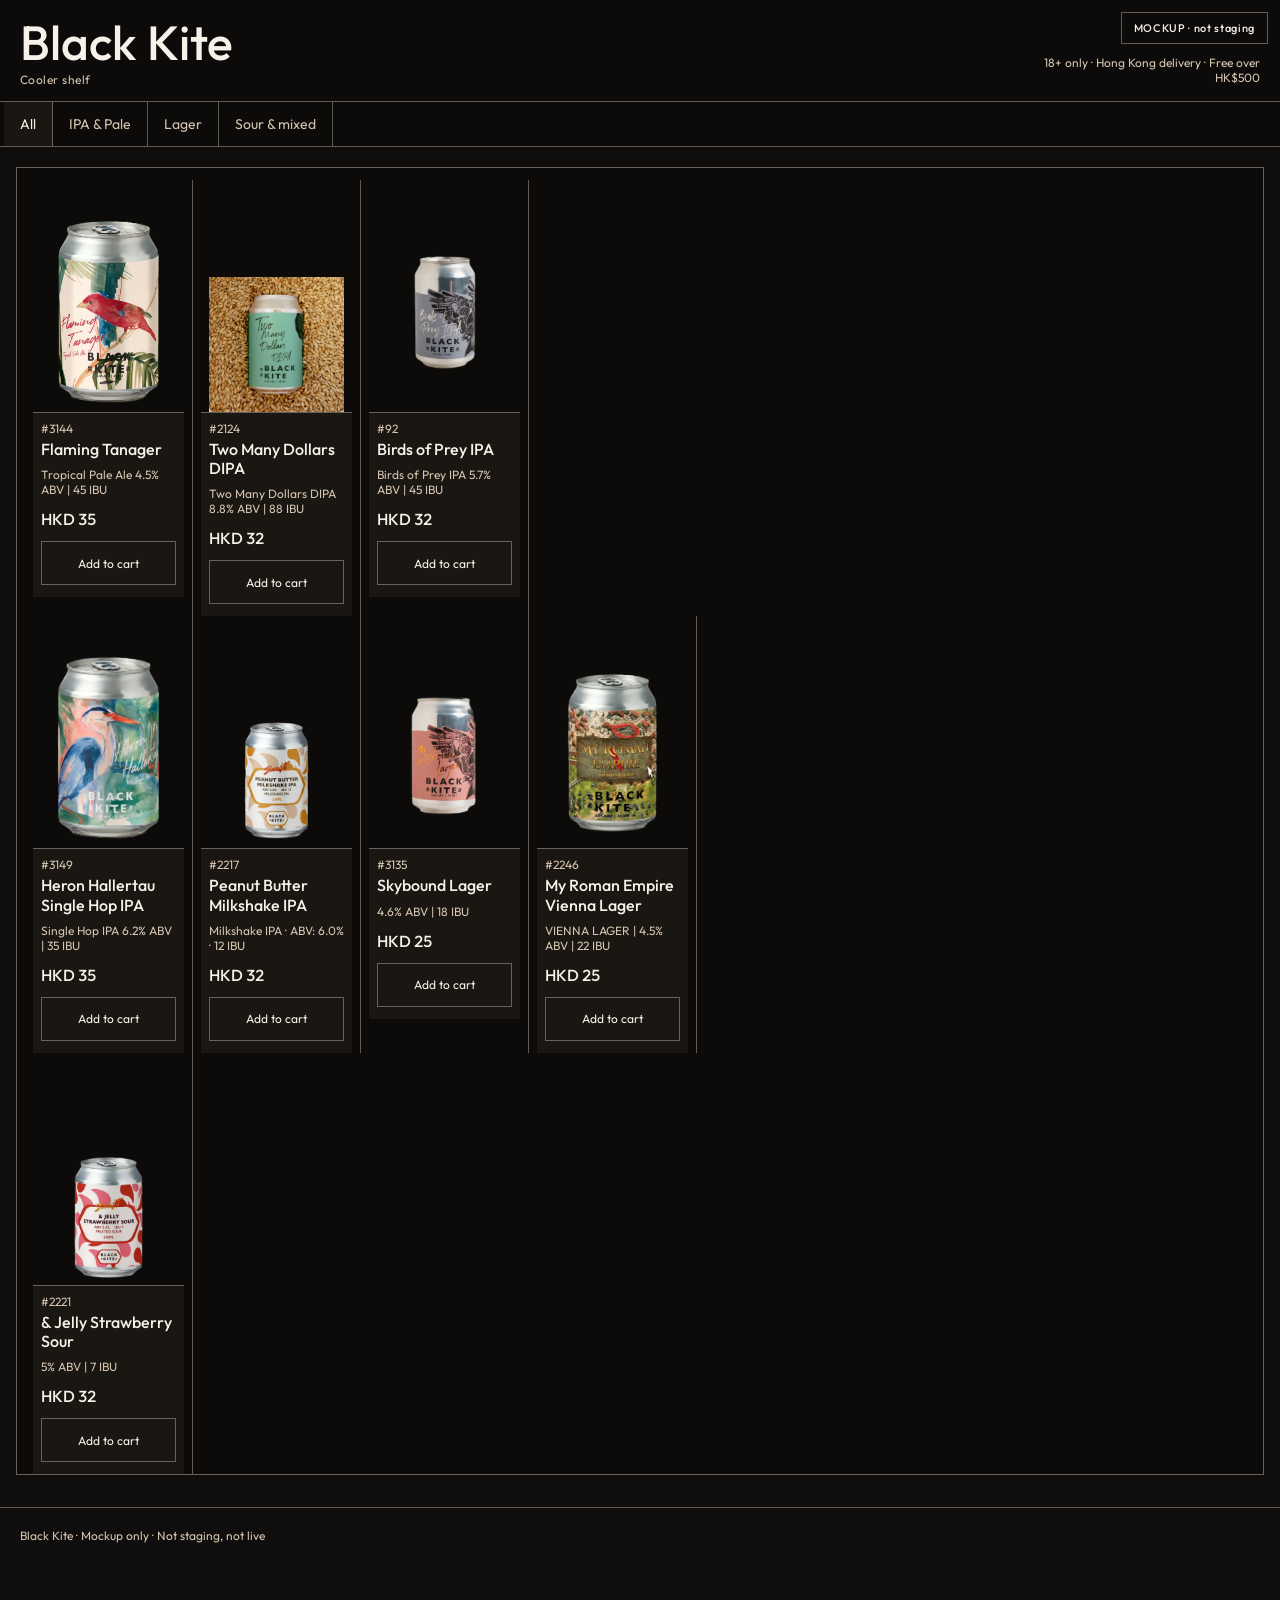
==== shop-clickthrough-2026-11-12/index.html @ f5248b52 "Add soft shop click-through mock under shop-clickthrough-2026-11-12 (not publishable). Co-authored-b" ====
<!DOCTYPE html>
<html lang="en">
<head>
  <meta charset="utf-8">
  <meta name="viewport" content="width=device-width, initial-scale=1">
  <title>Black Kite — Cooler shelf (mockup)</title>
  <link rel="preconnect" href="https://fonts.googleapis.com">
  <link rel="preconnect" href="https://fonts.gstatic.com" crossorigin>
  <link href="https://fonts.googleapis.com/css2?family=Newsreader:opsz,wght@6..72,400;6..72,500;6..72,600&family=Noto+Sans+TC:wght@400;500;600&family=Noto+Serif+TC:wght@500;600&family=Outfit:wght@400;500;600&display=swap" rel="stylesheet">
  <style>
    :root {
      --ground: #100e0c;
      --cream: #f7f1ea;
      --mute: #d4c4b0;
      --panel: #1a1612;
      --film: #0c0b09;
      --chip: rgba(247,241,234,.35);
    }
    * { box-sizing: border-box; }
    html, body { margin: 0; padding: 0; }
    html { overflow-x: hidden; }
    body {
      font-family: Outfit, "Noto Sans TC", "PingFang HK", "Noto Sans CJK TC", sans-serif;
      background: var(--ground);
      color: var(--cream);
      min-height: 100vh;
      overflow-x: hidden;
    }
    img { max-width: 100%; height: auto; }
    .badge {
      position: fixed;
      top: 12px;
      right: 12px;
      z-index: 80;
      background: var(--film);
      color: var(--cream);
      font-family: Outfit, "Noto Sans TC", sans-serif;
      font-size: 11px;
      font-weight: 500;
      letter-spacing: 0.06em;
      padding: 8px 12px;
      border: 1px solid var(--chip);
    }
    .storefront {
      max-width: 1280px;
      margin: 0 auto;
      padding: 0 0 48px;
    }
    .ticket-head {
      display: grid;
      grid-template-columns: 1fr auto;
      gap: 8px 24px;
      align-items: end;
      background: var(--film);
      color: var(--cream);
      padding: 20px 20px 16px;
      border-bottom: 1px solid var(--chip);
    }
    .ticket-head .wordmark {
      font-family: Outfit, "Noto Sans TC", sans-serif;
      font-size: clamp(28px, 5vw, 48px);
      font-weight: 500;
      letter-spacing: 0;
      margin: 0;
      line-height: 0.95;
      color: var(--cream);
    }
    .ticket-head .wordmark span {
      display: block;
      font-size: 12px;
      letter-spacing: 0.04em;
      font-weight: 400;
      color: var(--mute);
      margin-top: 8px;
      text-transform: none;
    }
    .legal {
      font-family: Outfit, "Noto Sans TC", sans-serif;
      font-size: 12px;
      letter-spacing: 0;
      margin: 0;
      max-width: 16rem;
      text-align: right;
      color: var(--mute);
    }
    .ticket-head a { color: var(--cream); }
    .filter-rail {
      position: sticky;
      top: 0;
      z-index: 40;
      display: flex;
      flex-wrap: nowrap;
      gap: 0;
      overflow-x: auto;
      overflow-y: hidden;
      -webkit-overflow-scrolling: touch;
      overscroll-behavior-x: contain;
      scroll-padding-inline: 12px;
      padding-inline: 4px;
      background: var(--film);
      border-bottom: 1px solid var(--chip);
    }
    .filter-rail button {
      appearance: none;
      border: 0;
      background: transparent;
      color: var(--mute);
      font-family: Outfit, "Noto Sans TC", sans-serif;
      font-size: 14px;
      font-weight: 400;
      letter-spacing: 0;
      text-transform: none;
      padding: 12px 16px;
      min-height: 44px;
      flex: 0 0 auto;
      white-space: nowrap;
      cursor: pointer;
      border-right: 1px solid var(--chip);
    }
    .filter-rail button[aria-selected="true"] {
      background: var(--panel);
      color: var(--cream);
    }
    .filter-rail button:focus-visible {
      outline: 2px solid var(--cream);
      outline-offset: -2px;
    }
    .cooler {
      background: var(--ground);
      padding: 20px 16px 32px;
    }
    .bay {
      margin: 0 0 32px;
      background: var(--panel);
      color: var(--cream);
      border: 1px solid var(--chip);
    }
    .bay-rail {
      display: flex;
      justify-content: space-between;
      align-items: baseline;
      gap: 12px;
      padding: 8px 12px;
      background: var(--film);
      border-bottom: 1px solid var(--chip);
    }
    .bay-rail h2 {
      margin: 0;
      font-size: 14px;
      letter-spacing: 0.02em;
      text-transform: none;
      font-weight: 500;
      font-family: Outfit, "Noto Sans TC", sans-serif;
      color: var(--cream);
    }
    .bay-count {
      margin: 0;
      font-family: Outfit, "Noto Sans TC", sans-serif;
      font-size: 12px;
      color: var(--mute);
    }
    .shelf {
      display: grid;
      grid-template-columns: repeat(4, 168px);
      justify-content: start;
      gap: 0;
      padding: 12px 8px 0;
      background: var(--film);
    }
    .facing {
      display: flex;
      flex-direction: column;
      min-width: 0;
      padding: 8px 8px 0;
      border-right: 1px solid var(--chip);
    }
    .facing-shot {
      background: var(--film);
      display: flex;
      align-items: end;
      justify-content: center;
      height: 224px;
      padding: 8px 8px 0;
    }
    .facing-shot img {
      max-width: 100%;
      max-height: 100%;
      width: auto;
      height: auto;
      object-fit: contain;
      display: block;
    }
    .talker {
      background: var(--panel);
      color: var(--cream);
      padding: 8px 8px 12px;
      border-top: 1px solid var(--chip);
      min-height: 168px;
      display: flex;
      flex-direction: column;
      gap: 4px;
    }
    .sku {
      margin: 0;
      font-family: Outfit, "Noto Sans TC", sans-serif;
      font-size: 12px;
      color: var(--mute);
    }
    .talker h3 {
      margin: 0 0 4px;
      font-size: 16px;
      line-height: 1.2;
      font-weight: 500;
      color: var(--cream);
    }
    .facing-kicker, .facing-style, .facing-pack {
      margin: 0;
      font-family: Outfit, "Noto Sans TC", sans-serif;
      font-size: 12px;
      letter-spacing: 0;
      text-transform: none;
      color: var(--mute);
    }
    .price {
      margin: 8px 0;
      font-family: Outfit, "Noto Sans TC", sans-serif;
      font-size: 16px;
      font-weight: 500;
      font-variant-numeric: lining-nums tabular-nums;
      color: var(--cream);
    }
    .add {
      margin-top: auto;
      appearance: none;
      width: 100%;
      border: 1px solid var(--chip);
      background: transparent;
      color: var(--cream);
      font-family: Outfit, "Noto Sans TC", sans-serif;
      font-size: 12px;
      letter-spacing: 0;
      text-transform: none;
      padding: 12px 16px;
      min-height: 44px;
      cursor: pointer;
    }
    .add:focus-visible { outline: 2px solid var(--cream); outline-offset: 2px; }
    .colophon {
      padding: 20px;
      font-family: Outfit, "Noto Sans TC", sans-serif;
      font-size: 12px;
      color: var(--mute);
      border-top: 1px solid var(--chip);
      background: var(--ground);
    }
    .colophon p { margin: 0; }
    @media (max-width: 640px) {
      .ticket-head {
        grid-template-columns: 1fr;
        padding: 20px 16px 16px;
        padding-right: 132px;
      }
      .legal { text-align: left; max-width: none; }
      .facing-shot { height: 200px; }
      .shelf { grid-template-columns: repeat(2, minmax(0, 1fr)); }
      .badge { top: 8px; right: 8px; }
      .filter-rail {
        flex-wrap: wrap;
        overflow-x: auto;
        padding-inline: 8px;
      }
      .filter-rail button {
        flex: 1 1 auto;
        min-height: 44px;
        padding: 12px 12px;
        border-right: 0;
        border: 1px solid transparent;
      }
      .filter-rail button[aria-selected="true"] {
        border-color: var(--chip);
      }
      .cooler { padding: 16px 12px 28px; }
    }

  
    .facing-shot { position: relative; }
    .facing-hover-video {
      position: absolute;
      left: 0;
      right: 0;
      top: 0;
      bottom: 0;
      width: 100%;
      height: 100%;
      object-fit: contain;
      object-position: center bottom;
      opacity: 0;
      pointer-events: none;
      background: var(--film);
    }
    @media (hover: hover) and (pointer: fine) {
      .facing.has-hover-video:hover .facing-hover-video,
      .facing.has-hover-video:focus-within .facing-hover-video { opacity: 1; }
    }
    .facing.has-hover-video.is-playing .facing-hover-video { opacity: 1; }
    @media (prefers-reduced-motion: reduce) {
      .facing-hover-video { display: none; }
    }
    @media (min-width: 641px) {
      #bay-all .shelf > article:nth-child(4) {
        grid-column: 1;
      }
    }
    .bay-all { margin-bottom: 0; }
    .bay-all .visually-hidden {
      position: absolute;
      width: 1px;
      height: 1px;
      padding: 0;
      margin: -1px;
      overflow: hidden;
      clip: rect(0, 0, 0, 0);
      white-space: nowrap;
      border: 0;
    }
  </style>
</head>
<body>
  <div class="badge">MOCKUP · not staging</div>
  <div class="storefront">
    <header class="ticket-head">
      <p class="wordmark">Black Kite<span>Cooler shelf</span></p>
      <p class="legal">18+ only · Hong Kong delivery · Free over HK$500</p>
    </header>
    <div class="filter-rail" role="tablist" aria-label="Cooler bays">
      <button type="button" role="tab" id="tab-all" aria-selected="true" aria-controls="cooler-bays" data-filter="all">All</button>
      <button type="button" role="tab" id="tab-ipa-pale" aria-selected="false" aria-controls="bay-ipa-pale" data-filter="ipa-pale">IPA &amp; Pale</button>
      <button type="button" role="tab" id="tab-lager" aria-selected="false" aria-controls="bay-lager" data-filter="lager">Lager</button>
      <button type="button" role="tab" id="tab-sour-mixed" aria-selected="false" aria-controls="bay-sour-mixed" data-filter="sour-mixed">Sour &amp; mixed</button>
    </div>
    <main id="cooler-bays" class="cooler">
      
        <section class="bay bay-all" id="bay-all" data-bay="all" aria-labelledby="label-all">
      <h2 id="label-all" class="visually-hidden">All</h2>
      <div class="shelf">
<article class="facing has-hover-video" id="cooler-all-3144" data-id="3144">
          <div class="facing-shot">
            <img src="assets/3144-tanager-product-shot.png" alt="Flaming Tanager" width="480" height="640" loading="eager">
            <video class="facing-hover-video" muted loop playsinline webkit-playsinline preload="auto" aria-hidden="true">
              <source src="assets/hover-flaming-tanager-story.mp4" type="video/mp4">
            </video>
          </div>
          <div class="talker">
            <p class="sku">#3144</p>
            <h3>Flaming Tanager</h3>
            <p class="facing-style">Tropical Pale Ale 4.5% ABV | 45 IBU</p>
            <p class="price">HKD 35</p>
            <button type="button" class="add" data-id="3144">Add to cart</button>
          </div>
        </article>
        <article class="facing has-hover-video" id="cooler-all-2124" data-id="2124">
          <div class="facing-shot">
            <img src="assets/2124-artboard-2-1-1.webp" alt="Two Many Dollars DIPA" width="480" height="640" loading="eager">
            <video class="facing-hover-video" muted loop playsinline webkit-playsinline preload="auto" poster="assets/hover-two-many-dollars-poster.jpg" aria-hidden="true">
              <source src="assets/hover-two-many-dollars-web.mp4" type="video/mp4">
            </video>
          </div>
          <div class="talker">
            <p class="sku">#2124</p>
            <h3>Two Many Dollars DIPA</h3>
            <p class="facing-style">Two Many Dollars DIPA 8.8% ABV | 88 IBU</p>
            <p class="price">HKD 32</p>
            <button type="button" class="add" data-id="2124">Add to cart</button>
          </div>
        </article>
        <article class="facing has-hover-video" id="cooler-all-92" data-id="92">
          <div class="facing-shot">
            <img src="assets/92-dsc08374-1.png" alt="Birds of Prey IPA" width="480" height="640" loading="eager">
            <video class="facing-hover-video" muted loop playsinline webkit-playsinline preload="auto" poster="assets/hover-birds-of-prey-poster.jpg" aria-hidden="true">
              <source src="assets/hover-birds-of-prey-web.mp4" type="video/mp4">
            </video>
          </div>
          <div class="talker">
            <p class="sku">#92</p>
            <h3>Birds of Prey IPA</h3>
            <p class="facing-style">Birds of Prey IPA 5.7% ABV | 45 IBU</p>
            <p class="price">HKD 32</p>
            <button type="button" class="add" data-id="92">Add to cart</button>
          </div>
        </article>
<article class="facing" id="cooler-all-3149" data-id="3149">
          <div class="facing-shot">
            <img src="assets/3149-heron-product-shot.png" alt="Heron Hallertau Single Hop IPA" width="480" height="640" loading="eager">
          </div>
          <div class="talker">
            <p class="sku">#3149</p>
            <h3>Heron Hallertau Single Hop IPA</h3>
            <p class="facing-style">Single Hop IPA 6.2% ABV | 35 IBU</p>
            <p class="price">HKD 35</p>
            <button type="button" class="add" data-id="3149">Add to cart</button>
          </div>
        </article>
<article class="facing" id="cooler-all-2217" data-id="2217">
          <div class="facing-shot">
            <img src="assets/2217-from_the_label_of_the_can_remo_nano_banana_2_092.png" alt="Peanut Butter Milkshake IPA" width="480" height="640" loading="eager">
          </div>
          <div class="talker">
            <p class="sku">#2217</p>
            <h3>Peanut Butter Milkshake IPA</h3>
            <p class="facing-style">Milkshake IPA · ABV: 6.0% · 12 IBU</p>
            <p class="price">HKD 32</p>
            <button type="button" class="add" data-id="2217">Add to cart</button>
          </div>
        </article>
<article class="facing" id="cooler-all-3135" data-id="3135">
          <div class="facing-shot">
            <img src="assets/3135-dsc08369.png" alt="Skybound Lager" width="480" height="640" loading="eager">
          </div>
          <div class="talker">
            <p class="sku">#3135</p>
            <h3>Skybound Lager</h3>
            <p class="facing-style">4.6% ABV | 18 IBU</p>
            <p class="price">HKD 25</p>
            <button type="button" class="add" data-id="3135">Add to cart</button>
          </div>
        </article>
<article class="facing" id="cooler-all-2246" data-id="2246">
          <div class="facing-shot">
            <img src="assets/2246-gemini_generated_image_ashpayashpayashp.png" alt="My Roman Empire Vienna Lager" width="480" height="640" loading="eager">
          </div>
          <div class="talker">
            <p class="sku">#2246</p>
            <h3>My Roman Empire Vienna Lager</h3>
            <p class="facing-style">VIENNA LAGER | 4.5% ABV | 22 IBU</p>
            <p class="price">HKD 25</p>
            <button type="button" class="add" data-id="2246">Add to cart</button>
          </div>
        </article>
<article class="facing" id="cooler-all-2221" data-id="2221">
          <div class="facing-shot">
            <img src="assets/2221-1774493119271-019d2807-e7c2-75b3-b8de-cde26d82dd.png" alt="&amp; Jelly Strawberry Sour" width="480" height="640" loading="eager">
          </div>
          <div class="talker">
            <p class="sku">#2221</p>
            <h3>&amp; Jelly Strawberry Sour</h3>
            <p class="facing-style">5% ABV | 7 IBU</p>
            <p class="price">HKD 32</p>
            <button type="button" class="add" data-id="2221">Add to cart</button>
          </div>
        </article>
      </div>
    </section>

    <section class="bay" id="bay-ipa-pale" data-bay="ipa-pale" aria-labelledby="label-ipa-pale" hidden>
      <header class="bay-rail">
        <h2 id="label-ipa-pale">IPA &amp; Pale</h2>
        <p class="bay-count">5 facings</p>
      </header>
      <div class="shelf">
<article class="facing has-hover-video" id="cooler-3144" data-id="3144">
          <div class="facing-shot">
            <img src="assets/3144-tanager-product-shot.png" alt="Flaming Tanager" width="480" height="640" loading="eager">
            <video class="facing-hover-video" muted loop playsinline webkit-playsinline preload="auto" aria-hidden="true">
              <source src="assets/hover-flaming-tanager-story.mp4" type="video/mp4">
            </video>
          </div>
          <div class="talker">
            <p class="sku">#3144</p>
            <h3>Flaming Tanager</h3>
            <p class="facing-style">Tropical Pale Ale 4.5% ABV | 45 IBU</p>
            <p class="price">HKD 35</p>
            <button type="button" class="add" data-id="3144">Add to cart</button>
          </div>
        </article>
        <article class="facing has-hover-video" id="cooler-2124" data-id="2124">
          <div class="facing-shot">
            <img src="assets/2124-artboard-2-1-1.webp" alt="Two Many Dollars DIPA" width="480" height="640" loading="eager">
            <video class="facing-hover-video" muted loop playsinline webkit-playsinline preload="auto" poster="assets/hover-two-many-dollars-poster.jpg" aria-hidden="true">
              <source src="assets/hover-two-many-dollars-web.mp4" type="video/mp4">
            </video>
          </div>
          <div class="talker">
            <p class="sku">#2124</p>
            <h3>Two Many Dollars DIPA</h3>
            <p class="facing-style">Two Many Dollars DIPA 8.8% ABV | 88 IBU</p>
            <p class="price">HKD 32</p>
            <button type="button" class="add" data-id="2124">Add to cart</button>
          </div>
        </article>
        <article class="facing has-hover-video" id="cooler-92" data-id="92">
          <div class="facing-shot">
            <img src="assets/92-dsc08374-1.png" alt="Birds of Prey IPA" width="480" height="640" loading="eager">
            <video class="facing-hover-video" muted loop playsinline webkit-playsinline preload="auto" poster="assets/hover-birds-of-prey-poster.jpg" aria-hidden="true">
              <source src="assets/hover-birds-of-prey-web.mp4" type="video/mp4">
            </video>
          </div>
          <div class="talker">
            <p class="sku">#92</p>
            <h3>Birds of Prey IPA</h3>
            <p class="facing-style">Birds of Prey IPA 5.7% ABV | 45 IBU</p>
            <p class="price">HKD 32</p>
            <button type="button" class="add" data-id="92">Add to cart</button>
          </div>
        </article>
<article class="facing" id="cooler-3149" data-id="3149">
          <div class="facing-shot">
            <img src="assets/3149-heron-product-shot.png" alt="Heron Hallertau Single Hop IPA" width="480" height="640" loading="eager">
          </div>
          <div class="talker">
            <p class="sku">#3149</p>
            <h3>Heron Hallertau Single Hop IPA</h3>
            <p class="facing-style">Single Hop IPA 6.2% ABV | 35 IBU</p>
            <p class="price">HKD 35</p>
            <button type="button" class="add" data-id="3149">Add to cart</button>
          </div>
        </article>
<article class="facing" id="cooler-2217" data-id="2217">
          <div class="facing-shot">
            <img src="assets/2217-from_the_label_of_the_can_remo_nano_banana_2_092.png" alt="Peanut Butter Milkshake IPA" width="480" height="640" loading="eager">
          </div>
          <div class="talker">
            <p class="sku">#2217</p>
            <h3>Peanut Butter Milkshake IPA</h3>
            <p class="facing-style">Milkshake IPA · ABV: 6.0% · 12 IBU</p>
            <p class="price">HKD 32</p>
            <button type="button" class="add" data-id="2217">Add to cart</button>
          </div>
        </article>
      </div>
    </section>

    <section class="bay" id="bay-lager" data-bay="lager" aria-labelledby="label-lager" hidden>
      <header class="bay-rail">
        <h2 id="label-lager">Lager</h2>
        <p class="bay-count">2 facings</p>
      </header>
      <div class="shelf">
<article class="facing" id="cooler-3135" data-id="3135">
          <div class="facing-shot">
            <img src="assets/3135-dsc08369.png" alt="Skybound Lager" width="480" height="640" loading="eager">
          </div>
          <div class="talker">
            <p class="sku">#3135</p>
            <h3>Skybound Lager</h3>
            <p class="facing-style">4.6% ABV | 18 IBU</p>
            <p class="price">HKD 25</p>
            <button type="button" class="add" data-id="3135">Add to cart</button>
          </div>
        </article>
<article class="facing" id="cooler-2246" data-id="2246">
          <div class="facing-shot">
            <img src="assets/2246-gemini_generated_image_ashpayashpayashp.png" alt="My Roman Empire Vienna Lager" width="480" height="640" loading="eager">
          </div>
          <div class="talker">
            <p class="sku">#2246</p>
            <h3>My Roman Empire Vienna Lager</h3>
            <p class="facing-style">VIENNA LAGER | 4.5% ABV | 22 IBU</p>
            <p class="price">HKD 25</p>
            <button type="button" class="add" data-id="2246">Add to cart</button>
          </div>
        </article>
      </div>
    </section>

    <section class="bay" id="bay-sour-mixed" data-bay="sour-mixed" aria-labelledby="label-sour-mixed" hidden>
      <header class="bay-rail">
        <h2 id="label-sour-mixed">Sour &amp; mixed</h2>
        <p class="bay-count">1 facing</p>
      </header>
      <div class="shelf">
<article class="facing" id="cooler-2221" data-id="2221">
          <div class="facing-shot">
            <img src="assets/2221-1774493119271-019d2807-e7c2-75b3-b8de-cde26d82dd.png" alt="&amp; Jelly Strawberry Sour" width="480" height="640" loading="eager">
          </div>
          <div class="talker">
            <p class="sku">#2221</p>
            <h3>&amp; Jelly Strawberry Sour</h3>
            <p class="facing-style">5% ABV | 7 IBU</p>
            <p class="price">HKD 32</p>
            <button type="button" class="add" data-id="2221">Add to cart</button>
          </div>
        </article>
      </div>
    </section>
</main>
    <footer class="colophon">
      <p>Black Kite · Mockup only · Not staging, not live</p>
    </footer>
  </div>
  <script>
    (function () {
      var tabs = Array.prototype.slice.call(document.querySelectorAll('.filter-rail [role="tab"]'));
      var bays = Array.prototype.slice.call(document.querySelectorAll('.bay'));
      function apply(filter) {
        tabs.forEach(function (t) {
          var on = t.getAttribute('data-filter') === filter;
          t.setAttribute('aria-selected', on ? 'true' : 'false');
        });
        bays.forEach(function (bay) {
          var id = bay.getAttribute('data-bay');
          var show = (filter === 'all' && id === 'all') || (filter !== 'all' && id === filter);
          bay.hidden = !show;
        });
      }
      tabs.forEach(function (tab) {
        tab.addEventListener('click', function () { apply(tab.getAttribute('data-filter')); });
      });
      document.querySelectorAll('button.add').forEach(function (btn) {
        btn.addEventListener('click', function (ev) { ev.preventDefault(); });
      });
      var reduce = window.matchMedia("(prefers-reduced-motion: reduce)").matches;
      var fine = window.matchMedia("(hover: hover) and (pointer: fine)").matches;
      document.querySelectorAll(".facing.has-hover-video").forEach(function (card) {
        var v = card.querySelector(".facing-hover-video");
        if (!v) return;
        v.muted = true;
        if (reduce) return;
        if (fine) {
          function play() { v.play().catch(function () {}); }
          function stop() { v.pause(); try { v.currentTime = 0; } catch (e) {} }
          card.addEventListener("mouseenter", play);
          card.addEventListener("mouseleave", stop);
          card.addEventListener("focusin", play);
          card.addEventListener("focusout", function () { if (!card.matches(":hover")) stop(); });
        } else if ("IntersectionObserver" in window) {
          var io = new IntersectionObserver(function (entries) {
            entries.forEach(function (en) {
              if (en.isIntersecting && en.intersectionRatio >= 0.55) {
                card.classList.add("is-playing");
                v.play().catch(function () {});
              } else {
                card.classList.remove("is-playing");
                v.pause();
              }
            });
          }, { threshold: 0.55 });
          io.observe(card);
        }
      });
    })();
  </script>
</body>
</html>
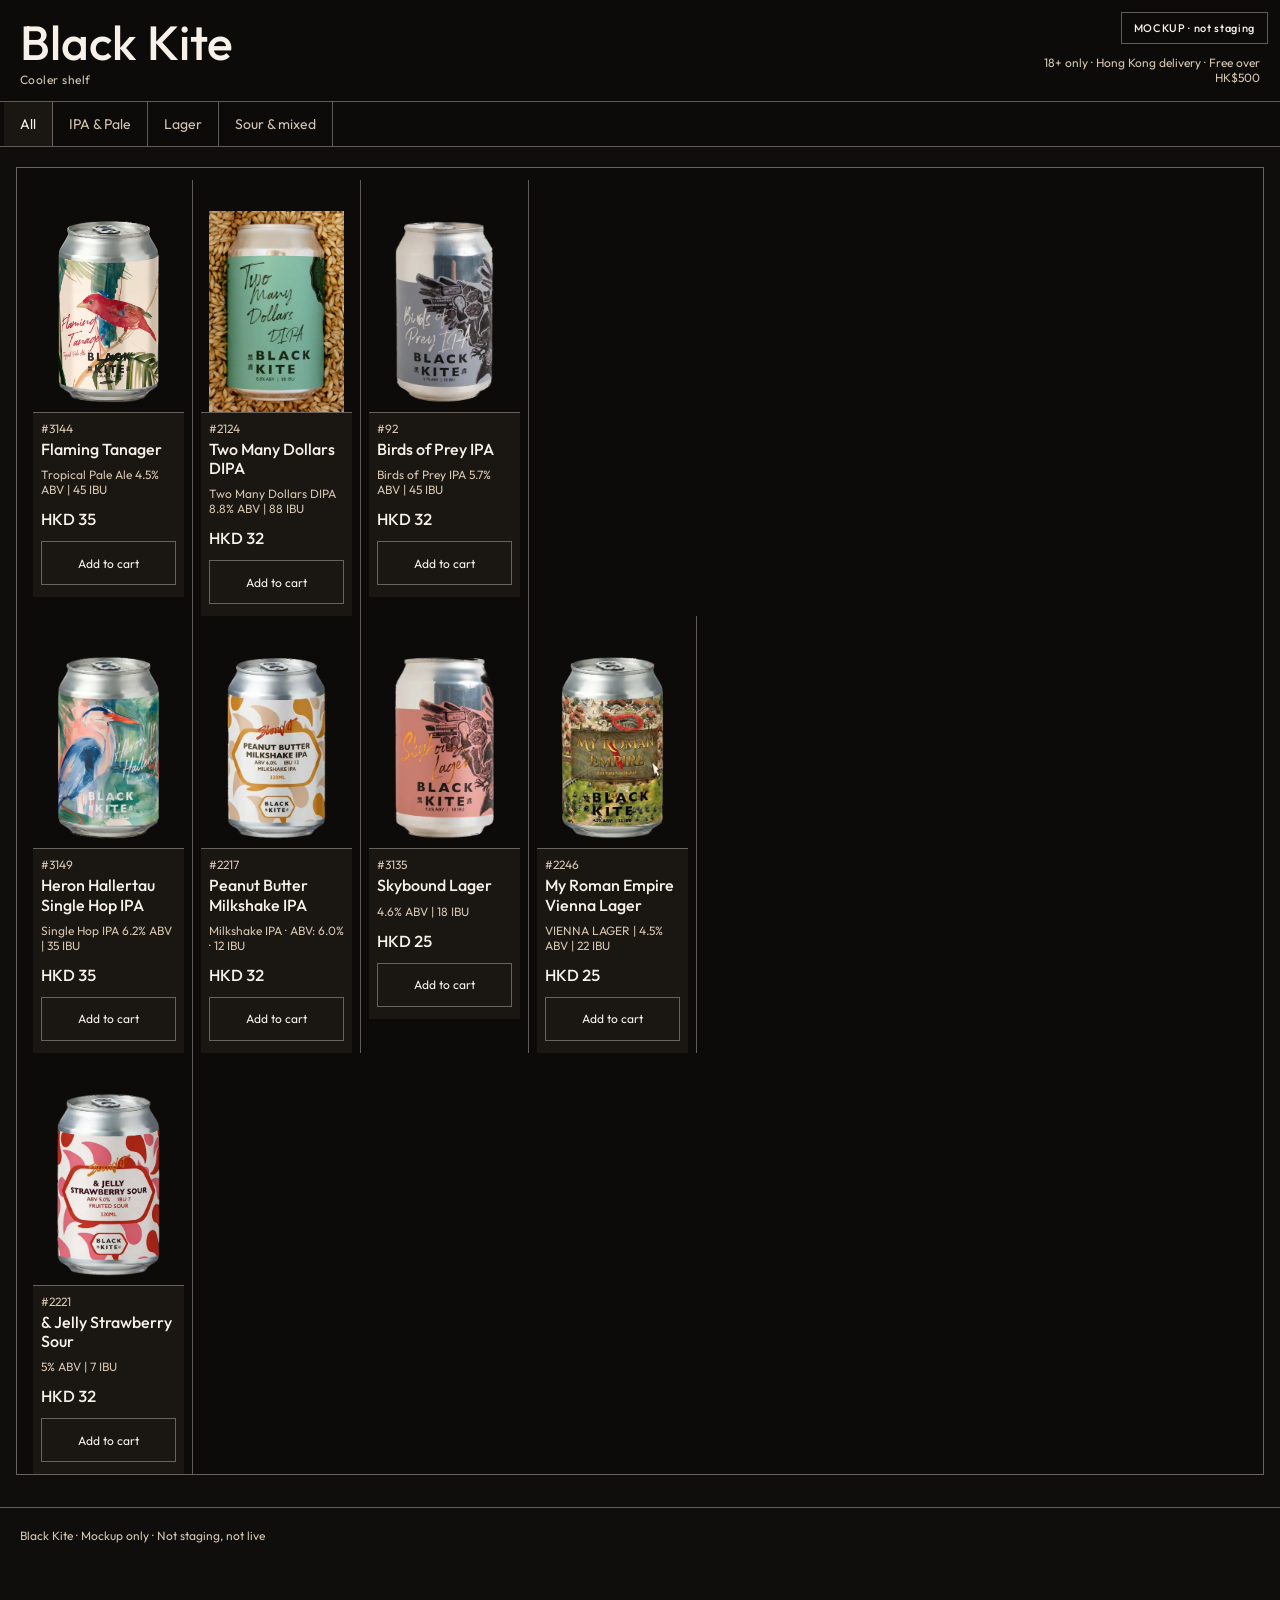
==== commit a04cb461: "Remove coarse-pointer auto-play on scroll under shop-clickthrough-2026-11-12 (soft mock, not publish" ====
--- a/shop-clickthrough-2026-11-12/index.html
+++ b/shop-clickthrough-2026-11-12/index.html
@@ -622,19 +622,44 @@
           card.addEventListener("mouseleave", stop);
           card.addEventListener("focusin", play);
           card.addEventListener("focusout", function () { if (!card.matches(":hover")) stop(); });
-        } else if ("IntersectionObserver" in window) {
-          var io = new IntersectionObserver(function (entries) {
-            entries.forEach(function (en) {
-              if (en.isIntersecting && en.intersectionRatio >= 0.55) {
-                card.classList.add("is-playing");
-                v.play().catch(function () {});
-              } else {
-                card.classList.remove("is-playing");
-                v.pause();
-              }
+        } else {
+          function play() {
+            card.classList.add("is-playing");
+            v.play().catch(function () {});
+          }
+          function stop() {
+            card.classList.remove("is-playing");
+            v.pause();
+            try { v.currentTime = 0; } catch (e) {}
+          }
+          function stopOthers() {
+            document.querySelectorAll(".facing.has-hover-video.is-playing").forEach(function (other) {
+              if (other === card) return;
+              other.classList.remove("is-playing");
+              var ov = other.querySelector(".facing-hover-video");
+              if (!ov) return;
+              ov.pause();
+              try { ov.currentTime = 0; } catch (e) {}
             });
-          }, { threshold: 0.55 });
-          io.observe(card);
+          }
+          card.addEventListener("click", function (ev) {
+            if (ev.target.closest("button.add")) return;
+            ev.preventDefault();
+            ev.stopPropagation();
+            if (card.classList.contains("is-playing")) stop();
+            else { stopOthers(); play(); }
+          });
+          document.addEventListener("click", function (ev) {
+            if (!card.contains(ev.target) && card.classList.contains("is-playing")) stop();
+          });
+          if ("IntersectionObserver" in window) {
+            var io = new IntersectionObserver(function (entries) {
+              entries.forEach(function (en) {
+                if (!en.isIntersecting && card.classList.contains("is-playing")) stop();
+              });
+            }, { threshold: 0 });
+            io.observe(card);
+          }
         }
       });
     })();
